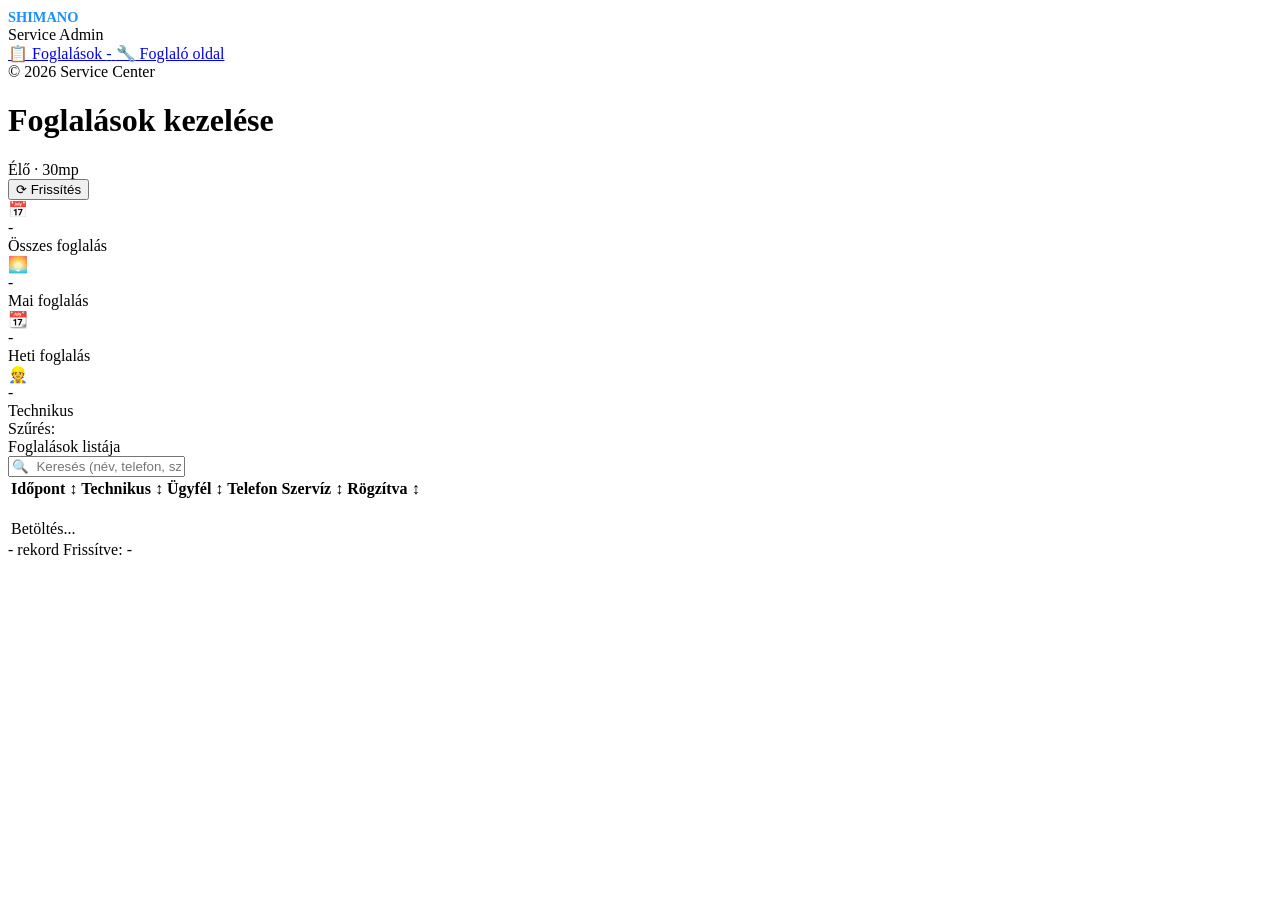
==== Admin/index.html @ 535e5a16 "..." ====
<!DOCTYPE html>
<html lang="hu">
<head>
    <meta charset="UTF-8">
    <meta name="viewport" content="width=device-width, initial-scale=1.0">
    <title>Shimano Service Center - Admin</title>
    <link rel="stylesheet" href="admin.css">
</head>
<body>

    <!-- Sidebar -->
    <aside class="sidebar">
        <div class="sb-logo">
            <div>
                <div class="sb-logo-shimano">
                    <img src="https://upload.wikimedia.org/wikipedia/commons/thumb/0/0a/Shimano_logo.svg/320px-Shimano_logo.svg.png" alt="Shimano" onerror="this.outerHTML='<span style=\'font-weight:900;color:#1a8fff;font-size:.9rem\'>SHIMANO</span>'">
                </div>
                <div class="sb-logo-label">Service Admin</div>
            </div>
        </div>
        <nav class="sb-nav">
            <a href="index.html" class="sb-link active">
                <span class="ico">📋</span>
                Foglalások
                <span class="sb-count" id="nav-cnt">-</span>
            </a>
            <a href="../index.html" class="sb-link">
                <span class="ico">🔧</span>
                Foglaló oldal
            </a>
        </nav>
        <div class="sb-footer">
            <img src="https://upload.wikimedia.org/wikipedia/commons/thumb/0/0a/Shimano_logo.svg/320px-Shimano_logo.svg.png" alt="Shimano" onerror="this.style.display='none'">
            © 2026 Service Center
        </div>
    </aside>

    <!-- Main -->
    <main class="admin-main">

        <div class="topbar">
            <h1>Foglalások kezelése</h1>
            <div class="topbar-right">
                <div class="live-badge"><div class="live-dot"></div>Élő · 30mp</div>
                <button class="btn-refresh" id="btn-refresh">⟳ Frissítés</button>
            </div>
        </div>

        <div class="admin-content">

            <!-- Stat Cards -->
            <div class="stat-grid">
                <div class="stat-card c-blue">
                    <div class="stat-ico">📅</div>
                    <div><div class="stat-n" id="s-total">-</div><div class="stat-1">Összes foglalás</div></div>
                </div>
                <div class="stat-card c-green">
                    <div class="stat-ico">🌅</div>
                    <div><div class="stat-n" id="s-today">-</div><div class="stat-1">Mai foglalás</div></div>
                </div>
                <div class="stat-card c-orange">
                    <div class="stat-ico">📆</div>
                    <div><div class="stat-n" id="s-week">-</div><div class="stat-1">Heti foglalás</div></div>
                </div>
                <div class="stat-card c-dim">
                    <div class="stat-ico">👷</div>
                    <div><div class="stat-n" id="s-mech">-</div><div class="stat-1">Technikus</div></div>
                </div>
            </div>

            <!-- Filter Pills -->
            <div class="filter-row">
                <span class="filter-label">Szűrés:</span>
                <div id="pills" style="display: flex; gap: .5rem; flex-wrap: wrap;"></div>
            </div>

            <!-- Table -->
            <div class="table-card">
                <div class="table-card-head">
                    <div class="table-card-title">Foglalások listája</div>
                    <input class="search-input" type="text" id="search" placeholder="🔍  Keresés (név, telefon, szervíz)...">
                </div>
                <div class="table-wrap">
                    <table>
                        <thead>
                            <tr>
                                <th data-sort="appointment_date">Időpont <span class="sort-ico">↕</span></th>
                                <th data-sort="mechanic">Technikus <span class="sort-ico">↕</span></th>
                                <th data-sort="customer_name">Ügyfél <span class="sort-ico">↕</span></th>
                                <th>Telefon</th>
                                <th data-sort="service">Szervíz <span class="sort-ico">↕</span></th>
                                <th data-sort="created_at">Rögzítva <span class="sort-ico">↕</span></th>
                            </tr>
                        </thead>
                        <tbody id="tbody">
                            <tr class="loading-row"><td colspan="6"><div class="spin"></div><br>Betöltés...</td></tr>
                        </tbody>
                    </table>
                </div>
                <div class="table-foot">
                    <span id="rec-count">- rekord</span>
                    <span>Frissítve: <span id="ts">-</span></span>
                </div>
            </div>
            
        </div>
    </main>

    <script src="../JS/data.js"></script>
    <script src="../JS/api.js"></script>
    <script src="admin.js"></script>
    
</body>
</html>
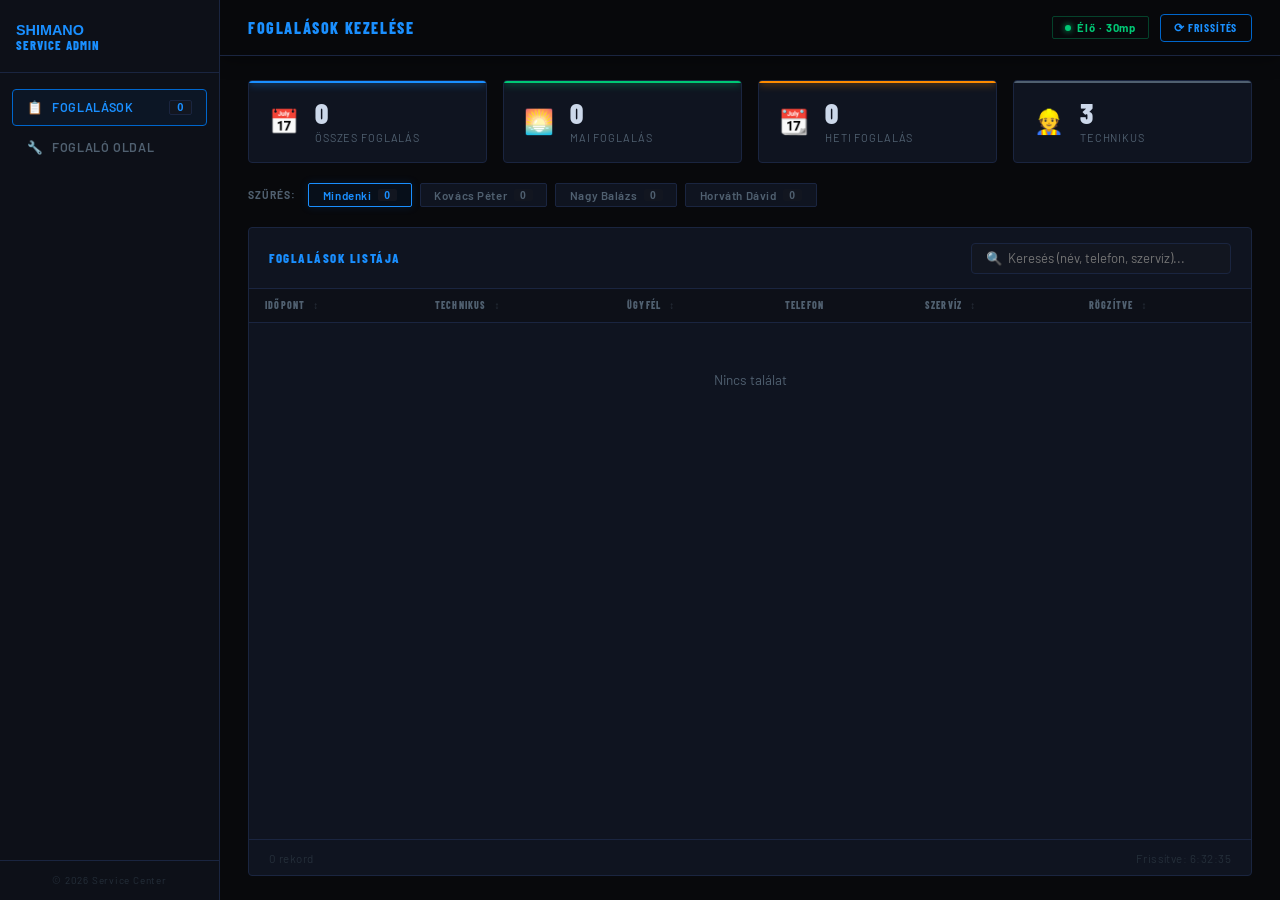
==== commit 79a432c4: "..." ====
--- a/Admin/index.html
+++ b/Admin/index.html
@@ -1,114 +1,113 @@
 <!DOCTYPE html>
 <html lang="hu">
 <head>
-    <meta charset="UTF-8">
-    <meta name="viewport" content="width=device-width, initial-scale=1.0">
-    <title>Shimano Service Center - Admin</title>
-    <link rel="stylesheet" href="admin.css">
+  <meta charset="UTF-8">
+  <meta name="viewport" content="width=device-width, initial-scale=1.0">
+  <title>Shimano Service Center – Admin</title>
+  <link rel="stylesheet" href="admin.css">
 </head>
 <body>
 
-    <!-- Sidebar -->
-    <aside class="sidebar">
-        <div class="sb-logo">
-            <div>
-                <div class="sb-logo-shimano">
-                    <img src="https://upload.wikimedia.org/wikipedia/commons/thumb/0/0a/Shimano_logo.svg/320px-Shimano_logo.svg.png" alt="Shimano" onerror="this.outerHTML='<span style=\'font-weight:900;color:#1a8fff;font-size:.9rem\'>SHIMANO</span>'">
-                </div>
-                <div class="sb-logo-label">Service Admin</div>
-            </div>
+  <!-- SIDEBAR -->
+  <aside class="sidebar">
+    <div class="sb-logo">
+      <div>
+        <div class="sb-logo-shimano">
+          <img src="https://upload.wikimedia.org/wikipedia/commons/thumb/0/0a/Shimano_logo.svg/320px-Shimano_logo.svg.png" alt="Shimano" onerror="this.outerHTML='<span style=\'font-weight:900;color:#1a8fff;font-size:.9rem\'>SHIMANO</span>'">
         </div>
-        <nav class="sb-nav">
-            <a href="index.html" class="sb-link active">
-                <span class="ico">📋</span>
-                Foglalások
-                <span class="sb-count" id="nav-cnt">-</span>
-            </a>
-            <a href="../index.html" class="sb-link">
-                <span class="ico">🔧</span>
-                Foglaló oldal
-            </a>
-        </nav>
-        <div class="sb-footer">
-            <img src="https://upload.wikimedia.org/wikipedia/commons/thumb/0/0a/Shimano_logo.svg/320px-Shimano_logo.svg.png" alt="Shimano" onerror="this.style.display='none'">
-            © 2026 Service Center
+        <div class="sb-logo-label">Service Admin</div>
+      </div>
+    </div>
+    <nav class="sb-nav">
+      <a href="index.html" class="sb-link active">
+        <span class="ico">📋</span>
+        Foglalások
+        <span class="sb-count" id="nav-cnt">–</span>
+      </a>
+      <a href="../index.html" class="sb-link">
+        <span class="ico">🔧</span>
+        Foglaló oldal
+      </a>
+    </nav>
+    <div class="sb-footer">
+      <img src="https://upload.wikimedia.org/wikipedia/commons/thumb/0/0a/Shimano_logo.svg/320px-Shimano_logo.svg.png" alt="Shimano" onerror="this.style.display='none'">
+      © 2026 Service Center
+    </div>
+  </aside>
+
+  <!-- MAIN -->
+  <main class="admin-main">
+
+    <div class="topbar">
+      <h1>Foglalások kezelése</h1>
+      <div class="topbar-right">
+        <div class="live-badge"><div class="live-dot"></div>Élő · 30mp</div>
+        <button class="btn-refresh" id="btn-refresh">⟳ Frissítés</button>
+      </div>
+    </div>
+
+    <div class="admin-content">
+
+      <!-- STAT CARDS -->
+      <div class="stat-grid">
+        <div class="stat-card c-blue">
+          <div class="stat-ico">📅</div>
+          <div><div class="stat-n" id="s-total">–</div><div class="stat-l">Összes foglalás</div></div>
         </div>
-    </aside>
+        <div class="stat-card c-green">
+          <div class="stat-ico">🌅</div>
+          <div><div class="stat-n" id="s-today">–</div><div class="stat-l">Mai foglalás</div></div>
+        </div>
+        <div class="stat-card c-orange">
+          <div class="stat-ico">📆</div>
+          <div><div class="stat-n" id="s-week">–</div><div class="stat-l">Heti foglalás</div></div>
+        </div>
+        <div class="stat-card c-dim">
+          <div class="stat-ico">👷</div>
+          <div><div class="stat-n" id="s-mech">–</div><div class="stat-l">Technikus</div></div>
+        </div>
+      </div>
 
-    <!-- Main -->
-    <main class="admin-main">
+      <!-- FILTER PILLS -->
+      <div class="filter-row">
+        <span class="filter-label">Szűrés:</span>
+        <div id="pills" style="display:flex;gap:.5rem;flex-wrap:wrap;"></div>
+      </div>
 
-        <div class="topbar">
-            <h1>Foglalások kezelése</h1>
-            <div class="topbar-right">
-                <div class="live-badge"><div class="live-dot"></div>Élő · 30mp</div>
-                <button class="btn-refresh" id="btn-refresh">⟳ Frissítés</button>
-            </div>
+      <!-- TABLE -->
+      <div class="table-card">
+        <div class="table-card-head">
+          <div class="table-card-title">Foglalások listája</div>
+          <input class="search-input" type="text" id="search" placeholder="🔍  Keresés (név, telefon, szervíz)...">
         </div>
+        <div class="table-wrap">
+          <table>
+            <thead>
+              <tr>
+                <th data-sort="appointment_date">Időpont <span class="sort-ico">↕</span></th>
+                <th data-sort="mechanic">Technikus <span class="sort-ico">↕</span></th>
+                <th data-sort="customer_name">Ügyfél <span class="sort-ico">↕</span></th>
+                <th>Telefon</th>
+                <th data-sort="service">Szervíz <span class="sort-ico">↕</span></th>
+                <th data-sort="created_at">Rögzítve <span class="sort-ico">↕</span></th>
+              </tr>
+            </thead>
+            <tbody id="tbody">
+              <tr class="loading-row"><td colspan="6"><div class="spin"></div><br>Betöltés...</td></tr>
+            </tbody>
+          </table>
+        </div>
+        <div class="table-foot">
+          <span id="rec-count">– rekord</span>
+          <span>Frissítve: <span id="ts">–</span></span>
+        </div>
+      </div>
 
-        <div class="admin-content">
+    </div>
+  </main>
 
-            <!-- Stat Cards -->
-            <div class="stat-grid">
-                <div class="stat-card c-blue">
-                    <div class="stat-ico">📅</div>
-                    <div><div class="stat-n" id="s-total">-</div><div class="stat-1">Összes foglalás</div></div>
-                </div>
-                <div class="stat-card c-green">
-                    <div class="stat-ico">🌅</div>
-                    <div><div class="stat-n" id="s-today">-</div><div class="stat-1">Mai foglalás</div></div>
-                </div>
-                <div class="stat-card c-orange">
-                    <div class="stat-ico">📆</div>
-                    <div><div class="stat-n" id="s-week">-</div><div class="stat-1">Heti foglalás</div></div>
-                </div>
-                <div class="stat-card c-dim">
-                    <div class="stat-ico">👷</div>
-                    <div><div class="stat-n" id="s-mech">-</div><div class="stat-1">Technikus</div></div>
-                </div>
-            </div>
-
-            <!-- Filter Pills -->
-            <div class="filter-row">
-                <span class="filter-label">Szűrés:</span>
-                <div id="pills" style="display: flex; gap: .5rem; flex-wrap: wrap;"></div>
-            </div>
-
-            <!-- Table -->
-            <div class="table-card">
-                <div class="table-card-head">
-                    <div class="table-card-title">Foglalások listája</div>
-                    <input class="search-input" type="text" id="search" placeholder="🔍  Keresés (név, telefon, szervíz)...">
-                </div>
-                <div class="table-wrap">
-                    <table>
-                        <thead>
-                            <tr>
-                                <th data-sort="appointment_date">Időpont <span class="sort-ico">↕</span></th>
-                                <th data-sort="mechanic">Technikus <span class="sort-ico">↕</span></th>
-                                <th data-sort="customer_name">Ügyfél <span class="sort-ico">↕</span></th>
-                                <th>Telefon</th>
-                                <th data-sort="service">Szervíz <span class="sort-ico">↕</span></th>
-                                <th data-sort="created_at">Rögzítva <span class="sort-ico">↕</span></th>
-                            </tr>
-                        </thead>
-                        <tbody id="tbody">
-                            <tr class="loading-row"><td colspan="6"><div class="spin"></div><br>Betöltés...</td></tr>
-                        </tbody>
-                    </table>
-                </div>
-                <div class="table-foot">
-                    <span id="rec-count">- rekord</span>
-                    <span>Frissítve: <span id="ts">-</span></span>
-                </div>
-            </div>
-            
-        </div>
-    </main>
-
-    <script src="../JS/data.js"></script>
-    <script src="../JS/api.js"></script>
-    <script src="admin.js"></script>
-    
+  <script src="../JS/data.js"></script>
+  <script src="../JS/api.js"></script>
+  <script src="admin.js"></script>
 </body>
 </html>
--- a/Admin/admin.css
+++ b/Admin/admin.css
@@ -0,0 +1,295 @@
+/* ═══════════════════════════════════════════════════
+   Shimano Service Center · admin.css
+   ═══════════════════════════════════════════════════ */
+
+@import url('https://fonts.googleapis.com/css2?family=Barlow+Condensed:wght@400;600;700;800;900&family=Barlow:wght@300;400;500;600&display=swap');
+
+:root {
+  --bg:         #08090c;
+  --bg2:        #0d1018;
+  --bg3:        #121620;
+  --panel:      #0f1420;
+  --border:     #1a2540;
+  --border2:    #101828;
+  --blue:       #0066cc;
+  --blue-light: #1a8fff;
+  --blue-glow:  rgba(0,102,204,.18);
+  --blue-glow2: rgba(0,102,204,.07);
+  --green:      #00c875;
+  --orange:     #ff8c00;
+  --red:        #cc2200;
+  --text:       #ccd8ea;
+  --text-dim:   #506070;
+  --text-muted: #252f3a;
+  --font-display: 'Barlow Condensed', sans-serif;
+  --font-body:    'Barlow', sans-serif;
+  --r: 4px;
+  --t: .2s ease;
+  --sw: 220px;
+}
+
+*, *::before, *::after { box-sizing: border-box; margin: 0; padding: 0; }
+html, body { height: 100%; overflow: hidden; }
+body {
+  font-family: var(--font-body);
+  background: var(--bg);
+  color: var(--text);
+  display: flex; font-size: 15px;
+}
+
+/* ── SIDEBAR ── */
+.sidebar {
+  width: var(--sw); flex-shrink: 0;
+  background: var(--bg2);
+  border-right: 1px solid var(--border);
+  display: flex; flex-direction: column;
+  position: fixed; left: 0; top: 0; bottom: 0; z-index: 50;
+}
+.sb-logo {
+  display: flex; align-items: center; gap: .75rem;
+  padding: 1.25rem 1rem;
+  border-bottom: 1px solid var(--border);
+}
+.sb-logo-shimano img { height: 16px; filter: brightness(0) invert(.7); }
+.sb-logo-sub { font-size: .6rem; color: var(--text-dim); letter-spacing: .1em; text-transform: uppercase; margin-top: .2rem; }
+.sb-logo-label {
+  font-family: var(--font-display); font-size: .78rem; font-weight: 800;
+  color: var(--blue-light); letter-spacing: .08em; text-transform: uppercase;
+}
+
+.sb-nav { flex: 1; padding: 1rem .75rem; display: flex; flex-direction: column; gap: .2rem; }
+.sb-link {
+  display: flex; align-items: center; gap: .6rem;
+  padding: .6rem .85rem; border-radius: var(--r);
+  text-decoration: none; color: var(--text-dim);
+  font-size: .78rem; font-weight: 600;
+  letter-spacing: .05em; text-transform: uppercase;
+  border: 1px solid transparent; transition: all var(--t);
+}
+.sb-link .ico { width: 16px; text-align: center; flex-shrink: 0; }
+.sb-link:hover { background: var(--bg3); border-color: var(--border); color: var(--text); }
+.sb-link.active { background: var(--blue-glow2); border-color: var(--blue); color: var(--blue-light); }
+.sb-count {
+  margin-left: auto; background: var(--bg3);
+  border: 1px solid var(--border); border-radius: 2px;
+  padding: .05rem .45rem; font-size: .7rem;
+  color: var(--blue-light); font-family: var(--font-display);
+}
+.sb-footer {
+  padding: .85rem 1rem; font-size: .62rem; color: var(--text-muted);
+  border-top: 1px solid var(--border); letter-spacing: .08em; text-align: center;
+}
+.sb-footer img { height: 10px; filter: brightness(0) invert(.2); display: block; margin: 0 auto .25rem; }
+
+/* ── MAIN ── */
+.admin-main { margin-left: var(--sw); flex: 1; height: 100vh; display: flex; flex-direction: column; overflow: hidden; }
+
+/* ── TOPBAR ── */
+.topbar {
+  background: rgba(8,9,12,.96); backdrop-filter: blur(12px);
+  border-bottom: 1px solid var(--border);
+  padding: .85rem 1.75rem;
+  display: flex; align-items: center; justify-content: space-between;
+  flex-wrap: wrap; gap: .75rem; flex-shrink: 0;
+  box-shadow: 0 2px 20px rgba(0,0,0,.4);
+}
+.topbar h1 {
+  font-family: var(--font-display); font-size: 1rem; font-weight: 800;
+  color: var(--blue-light); letter-spacing: .1em; text-transform: uppercase;
+}
+.topbar-right { display: flex; align-items: center; gap: .65rem; flex-wrap: wrap; }
+
+.live-badge {
+  display: flex; align-items: center; gap: .4rem;
+  font-size: .7rem; font-weight: 700; color: var(--green);
+  letter-spacing: .08em; border: 1px solid rgba(0,200,117,.3);
+  border-radius: 2px; padding: .25rem .75rem;
+}
+.live-dot {
+  width: 6px; height: 6px; border-radius: 50%;
+  background: var(--green); box-shadow: 0 0 6px var(--green);
+  animation: blink 1.5s infinite;
+}
+@keyframes blink { 0%,100%{opacity:1} 50%{opacity:.2} }
+
+.btn-refresh {
+  background: transparent; border: 1px solid var(--blue);
+  color: var(--blue-light); border-radius: var(--r);
+  padding: .35rem .85rem; font-family: var(--font-display);
+  font-size: .72rem; font-weight: 700; letter-spacing: .08em;
+  text-transform: uppercase; cursor: pointer; transition: all var(--t);
+}
+.btn-refresh:hover { background: var(--blue-glow); box-shadow: 0 0 12px var(--blue-glow); }
+
+/* ── CONTENT ── */
+.admin-content { flex: 1; overflow-y: auto; padding: 1.5rem 1.75rem; display: flex; flex-direction: column; gap: 1.25rem; }
+
+/* ── STAT CARDS ── */
+.stat-grid { display: grid; grid-template-columns: repeat(auto-fill, minmax(200px, 1fr)); gap: 1rem; }
+.stat-card {
+  background: var(--panel); border: 1px solid var(--border);
+  border-radius: var(--r); padding: 1.1rem 1.25rem;
+  display: flex; align-items: center; gap: 1rem;
+  position: relative; overflow: hidden;
+  transition: border-color var(--t), box-shadow var(--t);
+}
+.stat-card::before { content: ''; position: absolute; top: 0; left: 0; right: 0; height: 2px; }
+.stat-card.c-blue::before   { background: var(--blue-light); box-shadow: 0 0 8px var(--blue-light); }
+.stat-card.c-green::before  { background: var(--green); box-shadow: 0 0 8px var(--green); }
+.stat-card.c-orange::before { background: var(--orange); box-shadow: 0 0 8px var(--orange); }
+.stat-card.c-dim::before    { background: var(--text-dim); }
+.stat-card:hover { border-color: var(--blue); box-shadow: 0 0 16px var(--blue-glow); }
+.stat-ico { font-size: 1.5rem; flex-shrink: 0; }
+.stat-n { font-family: var(--font-display); font-size: 1.8rem; font-weight: 900; line-height: 1; color: var(--text); }
+.stat-l { font-size: .68rem; color: var(--text-dim); letter-spacing: .08em; text-transform: uppercase; margin-top: .2rem; }
+
+/* ── PILLS ── */
+.filter-row { display: flex; gap: .5rem; flex-wrap: wrap; align-items: center; }
+.filter-label { font-size: .65rem; font-weight: 700; color: var(--text-dim); letter-spacing: .1em; text-transform: uppercase; margin-right: .25rem; }
+.pill {
+  background: var(--panel); border: 1px solid var(--border);
+  border-radius: 2px; padding: .28rem .85rem;
+  font-size: .72rem; font-weight: 600; color: var(--text-dim);
+  letter-spacing: .05em; cursor: pointer; transition: all var(--t);
+  display: flex; align-items: center; gap: .4rem; font-family: inherit;
+}
+.pill:hover { border-color: var(--blue); color: var(--blue-light); }
+.pill.active { background: var(--blue-glow2); border-color: var(--blue-light); color: var(--blue-light); box-shadow: 0 0 8px var(--blue-glow); }
+.pill-cnt { background: var(--bg3); border-radius: 2px; padding: .02rem .4rem; font-size: .65rem; font-family: var(--font-display); }
+
+/* ── TABLE CARD ── */
+.table-card {
+  background: var(--panel); border: 1px solid var(--border);
+  border-radius: var(--r); display: flex; flex-direction: column;
+  flex: 1; min-height: 0; overflow: hidden;
+}
+.table-card-head {
+  padding: .9rem 1.25rem; border-bottom: 1px solid var(--border);
+  display: flex; align-items: center; justify-content: space-between;
+  flex-wrap: wrap; gap: .75rem; flex-shrink: 0;
+}
+.table-card-title { font-family: var(--font-display); font-size: .8rem; font-weight: 800; color: var(--blue-light); letter-spacing: .12em; text-transform: uppercase; }
+.search-input {
+  background: var(--bg3); border: 1px solid var(--border);
+  border-radius: var(--r); padding: .4rem .85rem;
+  color: var(--text); font-family: inherit; font-size: .82rem;
+  width: 260px; transition: border-color var(--t), box-shadow var(--t);
+}
+.search-input:focus { outline: none; border-color: var(--blue); box-shadow: 0 0 8px var(--blue-glow); }
+
+.table-wrap { overflow-x: auto; overflow-y: auto; flex: 1; }
+table { width: 100%; border-collapse: collapse; font-size: .83rem; }
+thead th {
+  background: var(--bg2); padding: .65rem 1rem; text-align: left;
+  font-family: var(--font-display); font-size: .62rem; font-weight: 800;
+  color: var(--text-dim); letter-spacing: .12em; text-transform: uppercase;
+  border-bottom: 1px solid var(--border); white-space: nowrap;
+  user-select: none; position: sticky; top: 0; z-index: 2;
+}
+thead th[data-sort] { cursor: pointer; }
+thead th[data-sort]:hover { color: var(--blue-light); }
+thead th.sorted { color: var(--blue-light); }
+.sort-ico { margin-left: .3rem; opacity: .4; }
+thead th.sorted .sort-ico { opacity: 1; }
+
+tbody td { padding: .65rem 1rem; border-bottom: 1px solid var(--border2); vertical-align: middle; }
+tbody tr:last-child td { border-bottom: none; }
+tbody tr:hover td { background: rgba(0,102,204,.03); }
+
+.empty-row td, .loading-row td { text-align: center; padding: 3rem; color: var(--text-dim); font-size: .85rem; }
+.spin {
+  width: 28px; height: 28px; border-radius: 50%;
+  border: 2px solid var(--border); border-top-color: var(--blue-light);
+  animation: spin .7s linear infinite; display: inline-block; margin-bottom: .5rem;
+}
+@keyframes spin { to { transform: rotate(360deg); } }
+
+.badge { display: inline-block; padding: .15rem .55rem; border-radius: 2px; font-size: .72rem; font-weight: 700; font-family: var(--font-display); letter-spacing: .05em; white-space: nowrap; }
+.badge-date { background: rgba(0,102,204,.1); border: 1px solid rgba(26,143,255,.3); color: var(--blue-light); }
+.badge-svc  { background: var(--bg3); border: 1px solid var(--border); color: var(--text-dim); }
+.muted { color: var(--text-dim); }
+
+.table-foot {
+  padding: .65rem 1.25rem; border-top: 1px solid var(--border);
+  display: flex; justify-content: space-between; align-items: center;
+  font-size: .72rem; color: var(--text-muted); flex-wrap: wrap; gap: .5rem;
+  flex-shrink: 0; letter-spacing: .04em;
+}
+
+/* ══════════════════════════════════════════
+   RESZPONZÍV – Tablet (max 900px)
+   ══════════════════════════════════════════ */
+@media (max-width: 900px) {
+  :root { --sw: 180px; }
+  .sb-logo-shimano img { height: 13px; }
+  .sb-link { font-size: .72rem; padding: .55rem .65rem; }
+  .admin-content { padding: 1.25rem; gap: 1rem; }
+  .stat-grid { grid-template-columns: repeat(2, 1fr); }
+  .topbar h1 { font-size: .85rem; }
+  .search-input { width: 200px; }
+  /* Tábla: néhány oszlop elrejtése */
+  thead th:nth-child(6),
+  tbody td:nth-child(6) { display: none; }
+}
+
+/* ══════════════════════════════════════════
+   RESZPONZÍV – Mobil (max 640px)
+   ══════════════════════════════════════════ */
+@media (max-width: 640px) {
+  /* Sidebar elrejtése, hamburger nélkül */
+  .sidebar { display: none; }
+  .admin-main { margin-left: 0; }
+
+  /* Topbar */
+  .topbar { padding: .75rem 1rem; flex-wrap: wrap; }
+  .topbar h1 { font-size: .82rem; width: 100%; }
+  .topbar-right { gap: .5rem; }
+  .live-badge { font-size: .65rem; padding: .2rem .6rem; }
+  .btn-refresh { font-size: .65rem; padding: .3rem .65rem; }
+
+  /* Content */
+  .admin-content { padding: .85rem; gap: .85rem; overflow-y: auto; }
+
+  /* Stat cards – 2 oszlop */
+  .stat-grid { grid-template-columns: repeat(2, 1fr); gap: .65rem; }
+  .stat-card { padding: .85rem; gap: .65rem; }
+  .stat-ico { font-size: 1.2rem; }
+  .stat-n { font-size: 1.4rem; }
+  .stat-l { font-size: .6rem; }
+
+  /* Pills – scroll vízszintesen */
+  .filter-row { flex-wrap: nowrap; overflow-x: auto; padding-bottom: .25rem; }
+  .filter-row::-webkit-scrollbar { height: 3px; }
+  .filter-row::-webkit-scrollbar-thumb { background: var(--border); border-radius: 2px; }
+  .pill { flex-shrink: 0; font-size: .68rem; }
+
+  /* Table card */
+  .table-card-head { flex-direction: column; align-items: flex-start; gap: .5rem; }
+  .search-input { width: 100%; }
+  .table-card-title { font-size: .72rem; }
+
+  /* Tábla – csak a legfontosabb oszlopok */
+  thead th:nth-child(4),
+  tbody td:nth-child(4),
+  thead th:nth-child(5),
+  tbody td:nth-child(5),
+  thead th:nth-child(6),
+  tbody td:nth-child(6) { display: none; }
+
+  thead th { font-size: .58rem; padding: .55rem .65rem; }
+  tbody td { padding: .55rem .65rem; font-size: .78rem; }
+  .badge { font-size: .65rem; padding: .1rem .4rem; }
+
+  /* Footer */
+  .table-foot { font-size: .65rem; padding: .5rem .85rem; }
+}
+
+/* ══════════════════════════════════════════
+   RESZPONZÍV – Kis mobil (max 400px)
+   ══════════════════════════════════════════ */
+@media (max-width: 400px) {
+  .stat-grid { grid-template-columns: 1fr 1fr; }
+  .topbar h1 { font-size: .75rem; }
+  thead th:nth-child(2),
+  tbody td:nth-child(2) { display: none; }
+}
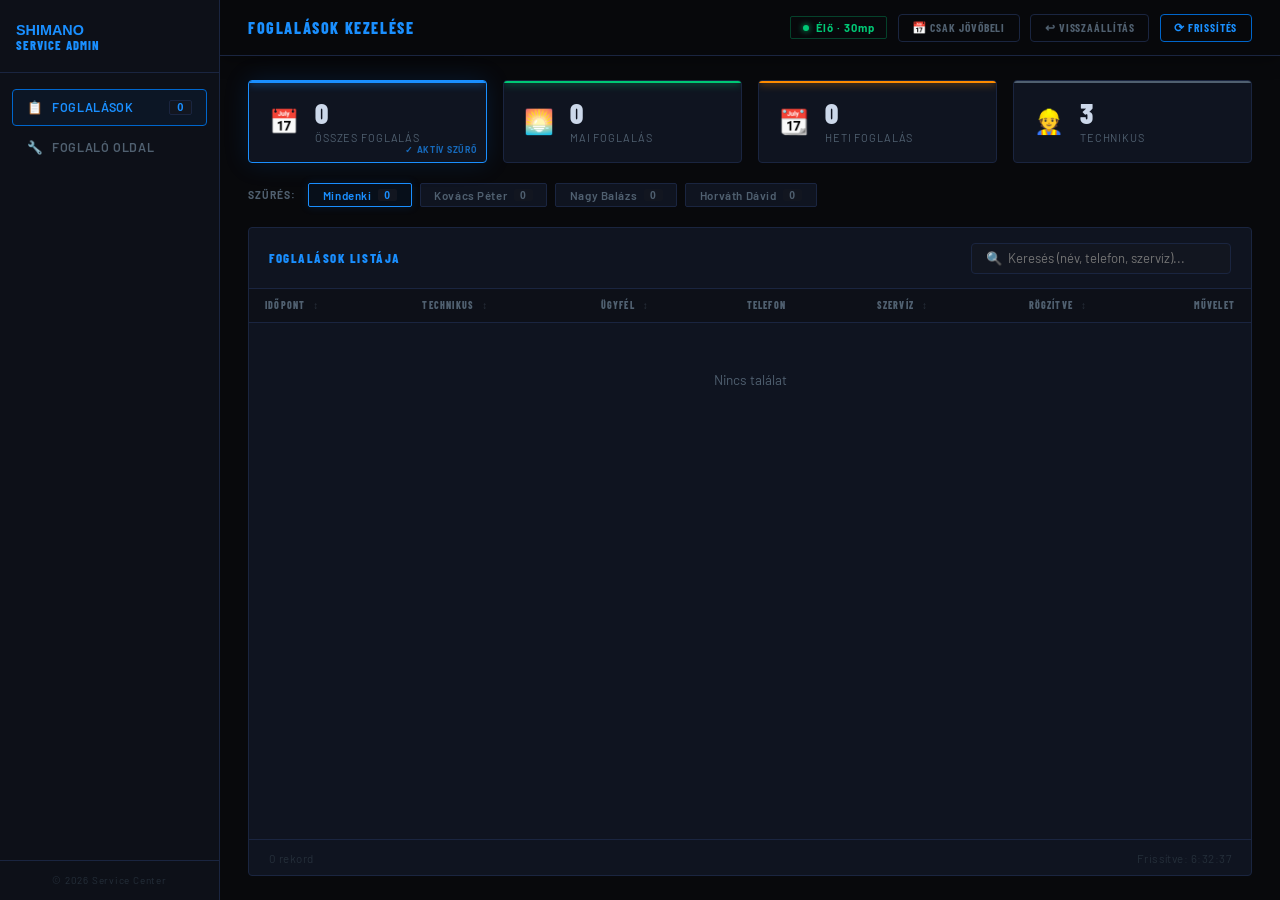
==== commit 5027c250: "finalizing" ====
--- a/Admin/index.html
+++ b/Admin/index.html
@@ -42,6 +42,8 @@
       <h1>Foglalások kezelése</h1>
       <div class="topbar-right">
         <div class="live-badge"><div class="live-dot"></div>Élő · 30mp</div>
+        <button class="btn-future" id="btn-future">📅 Csak jövőbeli</button>
+        <button class="btn-restore" id="btn-restore" title="Elrejtett foglalások visszaállítása">↩ Visszaállítás</button>
         <button class="btn-refresh" id="btn-refresh">⟳ Frissítés</button>
       </div>
     </div>
@@ -50,15 +52,15 @@
 
       <!-- STAT CARDS -->
       <div class="stat-grid">
-        <div class="stat-card c-blue">
+        <div class="stat-card c-blue" data-filter="all">
           <div class="stat-ico">📅</div>
           <div><div class="stat-n" id="s-total">–</div><div class="stat-l">Összes foglalás</div></div>
         </div>
-        <div class="stat-card c-green">
+        <div class="stat-card c-green" data-filter="today">
           <div class="stat-ico">🌅</div>
           <div><div class="stat-n" id="s-today">–</div><div class="stat-l">Mai foglalás</div></div>
         </div>
-        <div class="stat-card c-orange">
+        <div class="stat-card c-orange" data-filter="week">
           <div class="stat-ico">📆</div>
           <div><div class="stat-n" id="s-week">–</div><div class="stat-l">Heti foglalás</div></div>
         </div>
@@ -90,10 +92,11 @@
                 <th>Telefon</th>
                 <th data-sort="service">Szervíz <span class="sort-ico">↕</span></th>
                 <th data-sort="created_at">Rögzítve <span class="sort-ico">↕</span></th>
+                <th class="col-action">Művelet</th>
               </tr>
             </thead>
             <tbody id="tbody">
-              <tr class="loading-row"><td colspan="6"><div class="spin"></div><br>Betöltés...</td></tr>
+              <tr class="loading-row"><td colspan="7"><div class="spin"></div><br>Betöltés...</td></tr>
             </tbody>
           </table>
         </div>
--- a/Admin/admin.css
+++ b/Admin/admin.css
@@ -292,4 +292,69 @@
   .topbar h1 { font-size: .75rem; }
   thead th:nth-child(2),
   tbody td:nth-child(2) { display: none; }
+}
+
+/* ── ÚJ GOMBOK ── */
+.btn-future {
+  background: transparent; border: 1px solid var(--border);
+  color: var(--text-dim); border-radius: var(--r);
+  padding: .35rem .85rem; font-family: var(--font-display);
+  font-size: .72rem; font-weight: 700; letter-spacing: .08em;
+  text-transform: uppercase; cursor: pointer; transition: all var(--t);
+}
+.btn-future:hover { border-color: var(--blue-light); color: var(--blue-light); }
+.btn-future.active {
+  background: var(--blue-glow2); border-color: var(--blue-light);
+  color: var(--blue-light); box-shadow: 0 0 10px var(--blue-glow);
+}
+
+.btn-restore {
+  background: transparent; border: 1px solid var(--border);
+  color: var(--text-dim); border-radius: var(--r);
+  padding: .35rem .85rem; font-family: var(--font-display);
+  font-size: .72rem; font-weight: 700; letter-spacing: .08em;
+  text-transform: uppercase; cursor: pointer; transition: all var(--t);
+}
+.btn-restore:hover { border-color: var(--orange); color: var(--orange); }
+
+/* ── TÖRLÉS GOMB ── */
+.btn-delete {
+  background: transparent; border: 1px solid transparent;
+  color: var(--text-muted); border-radius: var(--r);
+  padding: .25rem .5rem; font-size: .9rem;
+  cursor: pointer; transition: all var(--t);
+  line-height: 1;
+}
+.btn-delete:hover {
+  background: rgba(204,34,0,.1); border-color: rgba(204,34,0,.4);
+  color: #ff6650;
+}
+
+/* ── MÚLTBELI SOR ── */
+.row-past td { opacity: .45; }
+.row-past:hover td { opacity: .75; }
+
+/* ── MŰVELET OSZLOP ── */
+.col-action { width: 60px; text-align: center; }
+tbody td:last-child { text-align: center; }
+
+/* ── STAT KÁRTYA – kattintható + aktív ── */
+.stat-card[data-filter] {
+  cursor: pointer;
+}
+.stat-card[data-filter]:hover {
+  border-color: var(--blue-light);
+  box-shadow: 0 0 20px var(--blue-glow);
+  transform: translateY(-2px);
+  transition: all .2s ease;
+}
+.stat-card[data-filter].active {
+  border-color: var(--blue-light);
+  box-shadow: 0 0 24px var(--blue-glow);
+}
+.stat-card[data-filter].active::after {
+  content: '✓ AKTÍV SZŰRŐ';
+  position: absolute; bottom: .4rem; right: .6rem;
+  font-size: .55rem; font-weight: 700; letter-spacing: .08em;
+  color: var(--blue-light); opacity: .7;
 }
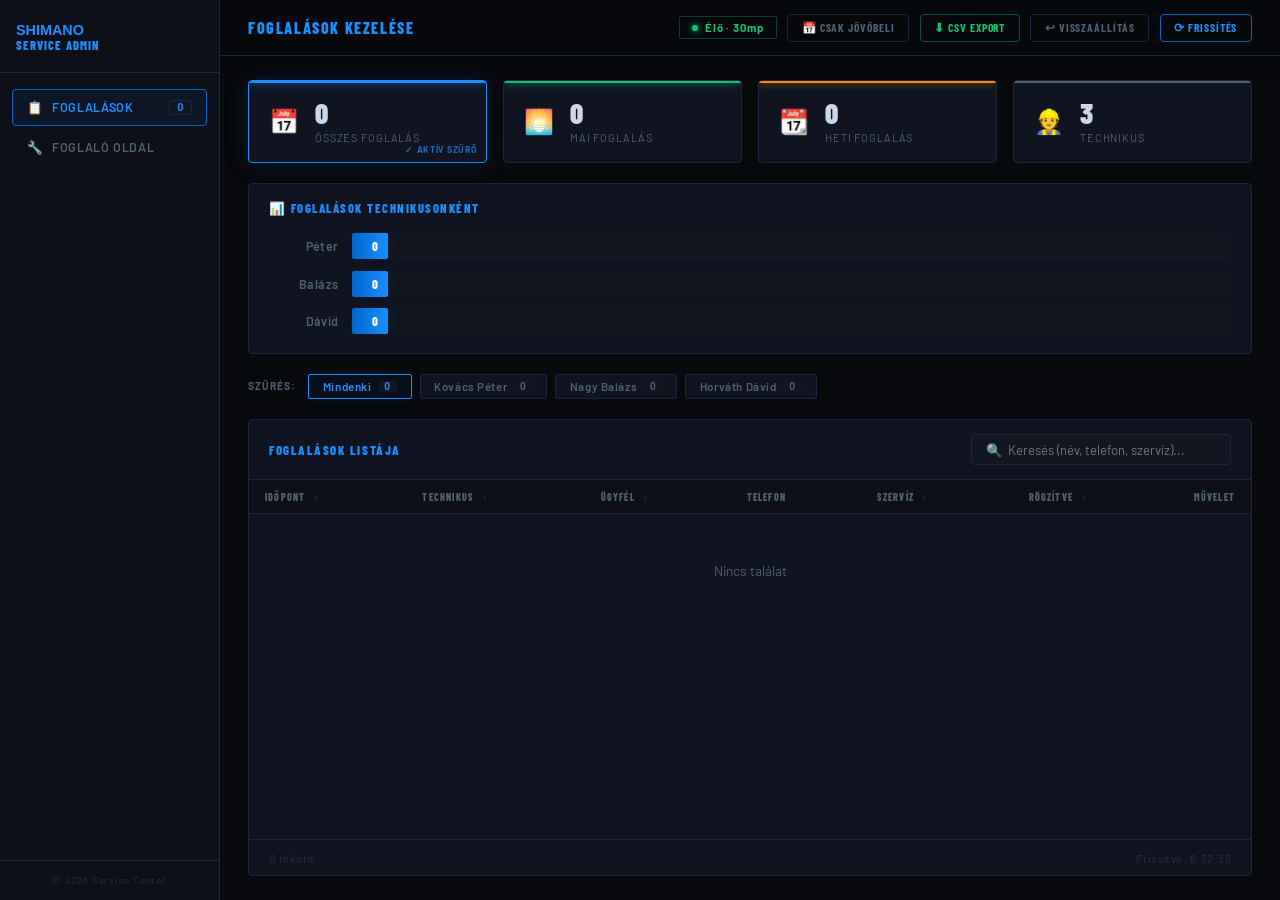
==== commit 9ed9ef8a: "finalizing" ====
--- a/Admin/index.html
+++ b/Admin/index.html
@@ -8,7 +8,6 @@
 </head>
 <body>
 
-  <!-- SIDEBAR -->
   <aside class="sidebar">
     <div class="sb-logo">
       <div>
@@ -20,13 +19,11 @@
     </div>
     <nav class="sb-nav">
       <a href="index.html" class="sb-link active">
-        <span class="ico">📋</span>
-        Foglalások
+        <span class="ico">📋</span> Foglalások
         <span class="sb-count" id="nav-cnt">–</span>
       </a>
       <a href="../index.html" class="sb-link">
-        <span class="ico">🔧</span>
-        Foglaló oldal
+        <span class="ico">🔧</span> Foglaló oldal
       </a>
     </nav>
     <div class="sb-footer">
@@ -35,15 +32,15 @@
     </div>
   </aside>
 
-  <!-- MAIN -->
   <main class="admin-main">
 
     <div class="topbar">
       <h1>Foglalások kezelése</h1>
       <div class="topbar-right">
         <div class="live-badge"><div class="live-dot"></div>Élő · 30mp</div>
-        <button class="btn-future" id="btn-future">📅 Csak jövőbeli</button>
-        <button class="btn-restore" id="btn-restore" title="Elrejtett foglalások visszaállítása">↩ Visszaállítás</button>
+        <button class="btn-future"  id="btn-future">📅 Csak jövőbeli</button>
+        <button class="btn-export"  id="btn-export">⬇ CSV export</button>
+        <button class="btn-restore" id="btn-restore">↩ Visszaállítás</button>
         <button class="btn-refresh" id="btn-refresh">⟳ Frissítés</button>
       </div>
     </div>
@@ -67,6 +64,16 @@
         <div class="stat-card c-dim">
           <div class="stat-ico">👷</div>
           <div><div class="stat-n" id="s-mech">–</div><div class="stat-l">Technikus</div></div>
+        </div>
+      </div>
+
+      <!-- DIAGRAM -->
+      <div class="chart-card">
+        <div class="chart-title">📊 Foglalások technikusonként</div>
+        <div class="chart-bars" id="chart-bars">
+          <div class="sk sk-bar"></div>
+          <div class="sk sk-bar"></div>
+          <div class="sk sk-bar"></div>
         </div>
       </div>
 
--- a/Admin/admin.css
+++ b/Admin/admin.css
@@ -357,4 +357,58 @@
   position: absolute; bottom: .4rem; right: .6rem;
   font-size: .55rem; font-weight: 700; letter-spacing: .08em;
   color: var(--blue-light); opacity: .7;
+}
+
+/* ══════════════════════════════════════════
+   DIAGRAM (pure CSS bar chart)
+   ══════════════════════════════════════════ */
+.chart-card {
+  background: var(--panel); border: 1px solid var(--border);
+  border-radius: var(--r); padding: 1.1rem 1.25rem;
+  flex-shrink: 0;
+}
+.chart-title {
+  font-family: var(--font-display); font-size: .78rem; font-weight: 800;
+  color: var(--blue-light); letter-spacing: .12em; text-transform: uppercase;
+  margin-bottom: 1rem;
+}
+.chart-bars { display: flex; flex-direction: column; gap: .6rem; }
+.chart-bar-wrap { display: flex; align-items: center; gap: .75rem; }
+.chart-bar-label {
+  width: 70px; flex-shrink: 0;
+  font-size: .78rem; font-weight: 600; color: var(--text-dim);
+  text-align: right; letter-spacing: .04em;
+}
+.chart-bar-track {
+  flex: 1; background: var(--bg3); border-radius: 2px;
+  height: 28px; overflow: hidden; border: 1px solid var(--border2);
+}
+.chart-bar-fill {
+  height: 100%;
+  background: linear-gradient(90deg, var(--blue), var(--blue-light));
+  border-radius: 2px;
+  display: flex; align-items: center; justify-content: flex-end;
+  transition: width .8s cubic-bezier(.17,.67,.34,1.1);
+  min-width: 36px;
+  box-shadow: 0 0 12px var(--blue-glow);
+}
+.chart-bar-val {
+  font-family: var(--font-display); font-size: .8rem; font-weight: 800;
+  color: #fff; padding-right: .6rem; letter-spacing: .04em;
+}
+.sk-bar { height: 28px; width: 100%; margin-bottom: .2rem; }
+
+/* ══════════════════════════════════════════
+   CSV EXPORT GOMB
+   ══════════════════════════════════════════ */
+.btn-export {
+  background: transparent; border: 1px solid rgba(0,200,117,.4);
+  color: var(--green); border-radius: var(--r);
+  padding: .35rem .85rem; font-family: var(--font-display);
+  font-size: .72rem; font-weight: 700; letter-spacing: .08em;
+  text-transform: uppercase; cursor: pointer; transition: all var(--t);
+}
+.btn-export:hover {
+  background: rgba(0,200,117,.08);
+  box-shadow: 0 0 10px rgba(0,200,117,.2);
 }
